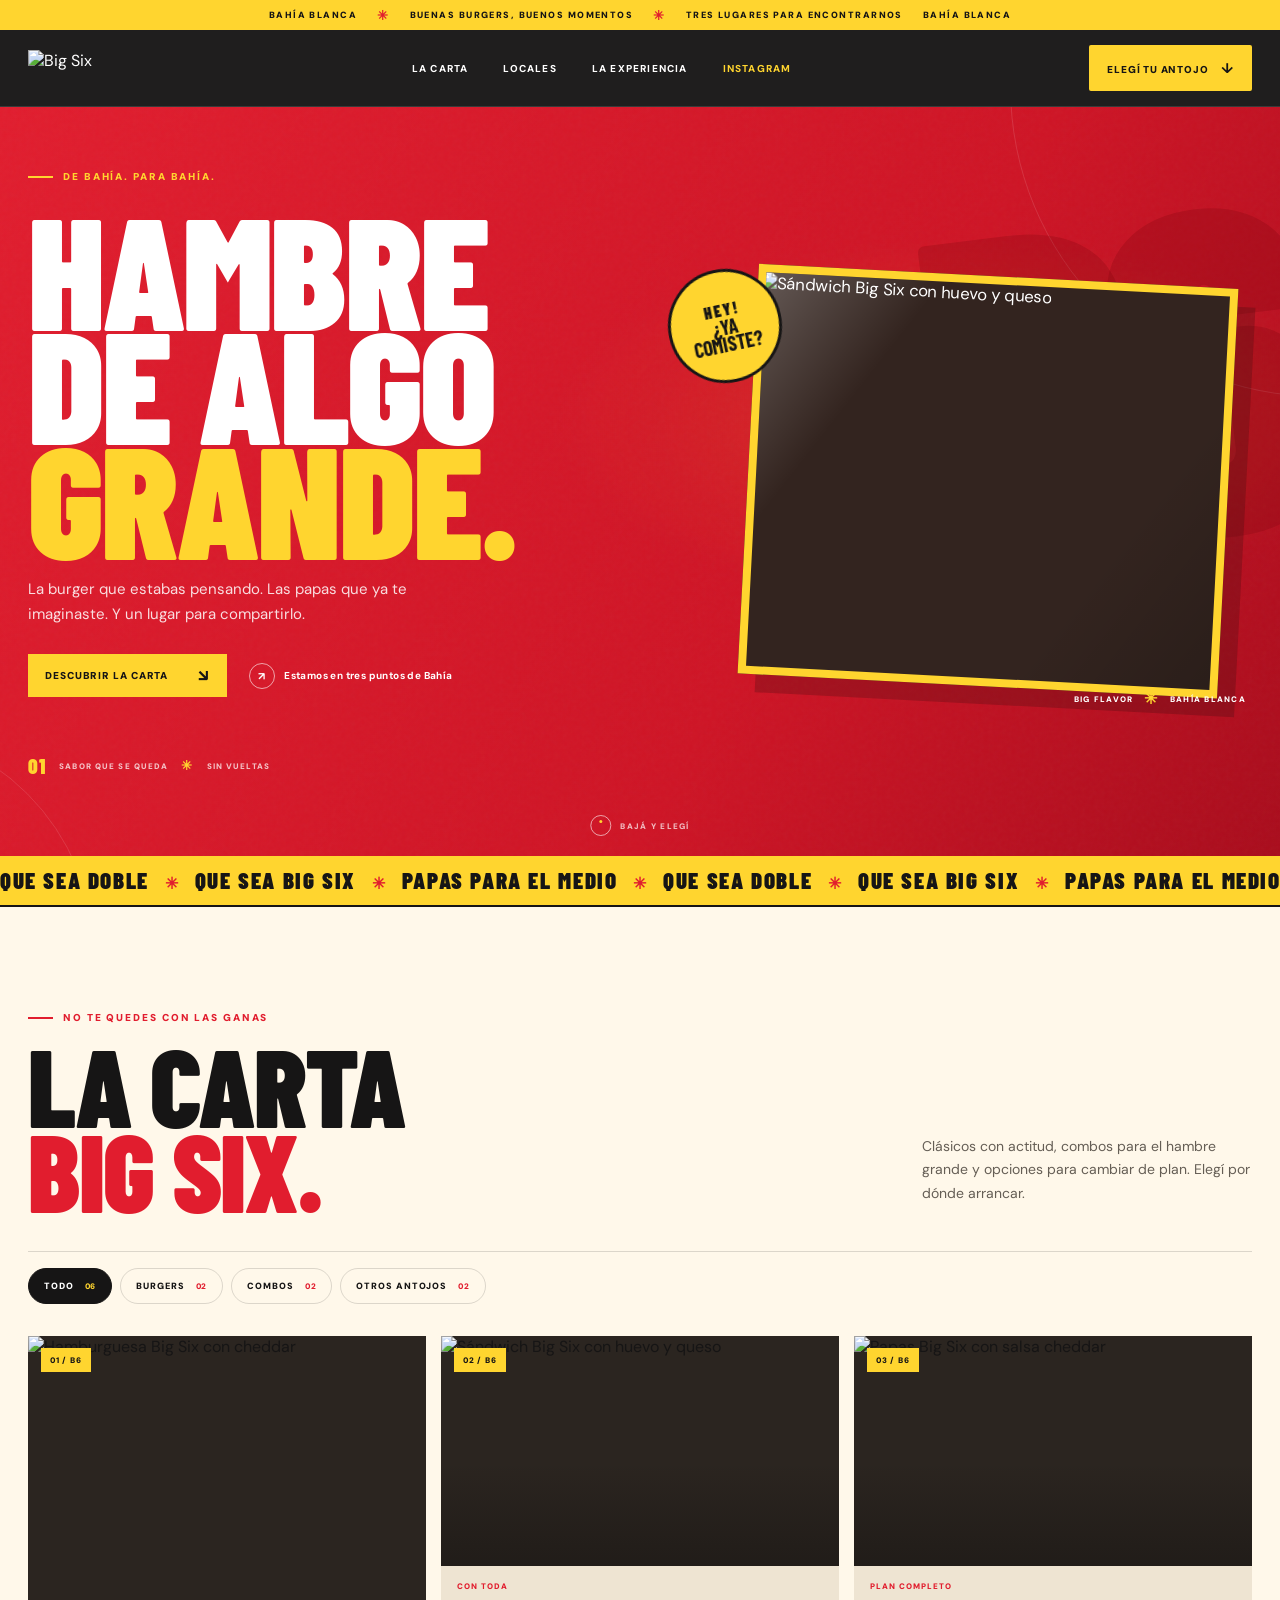
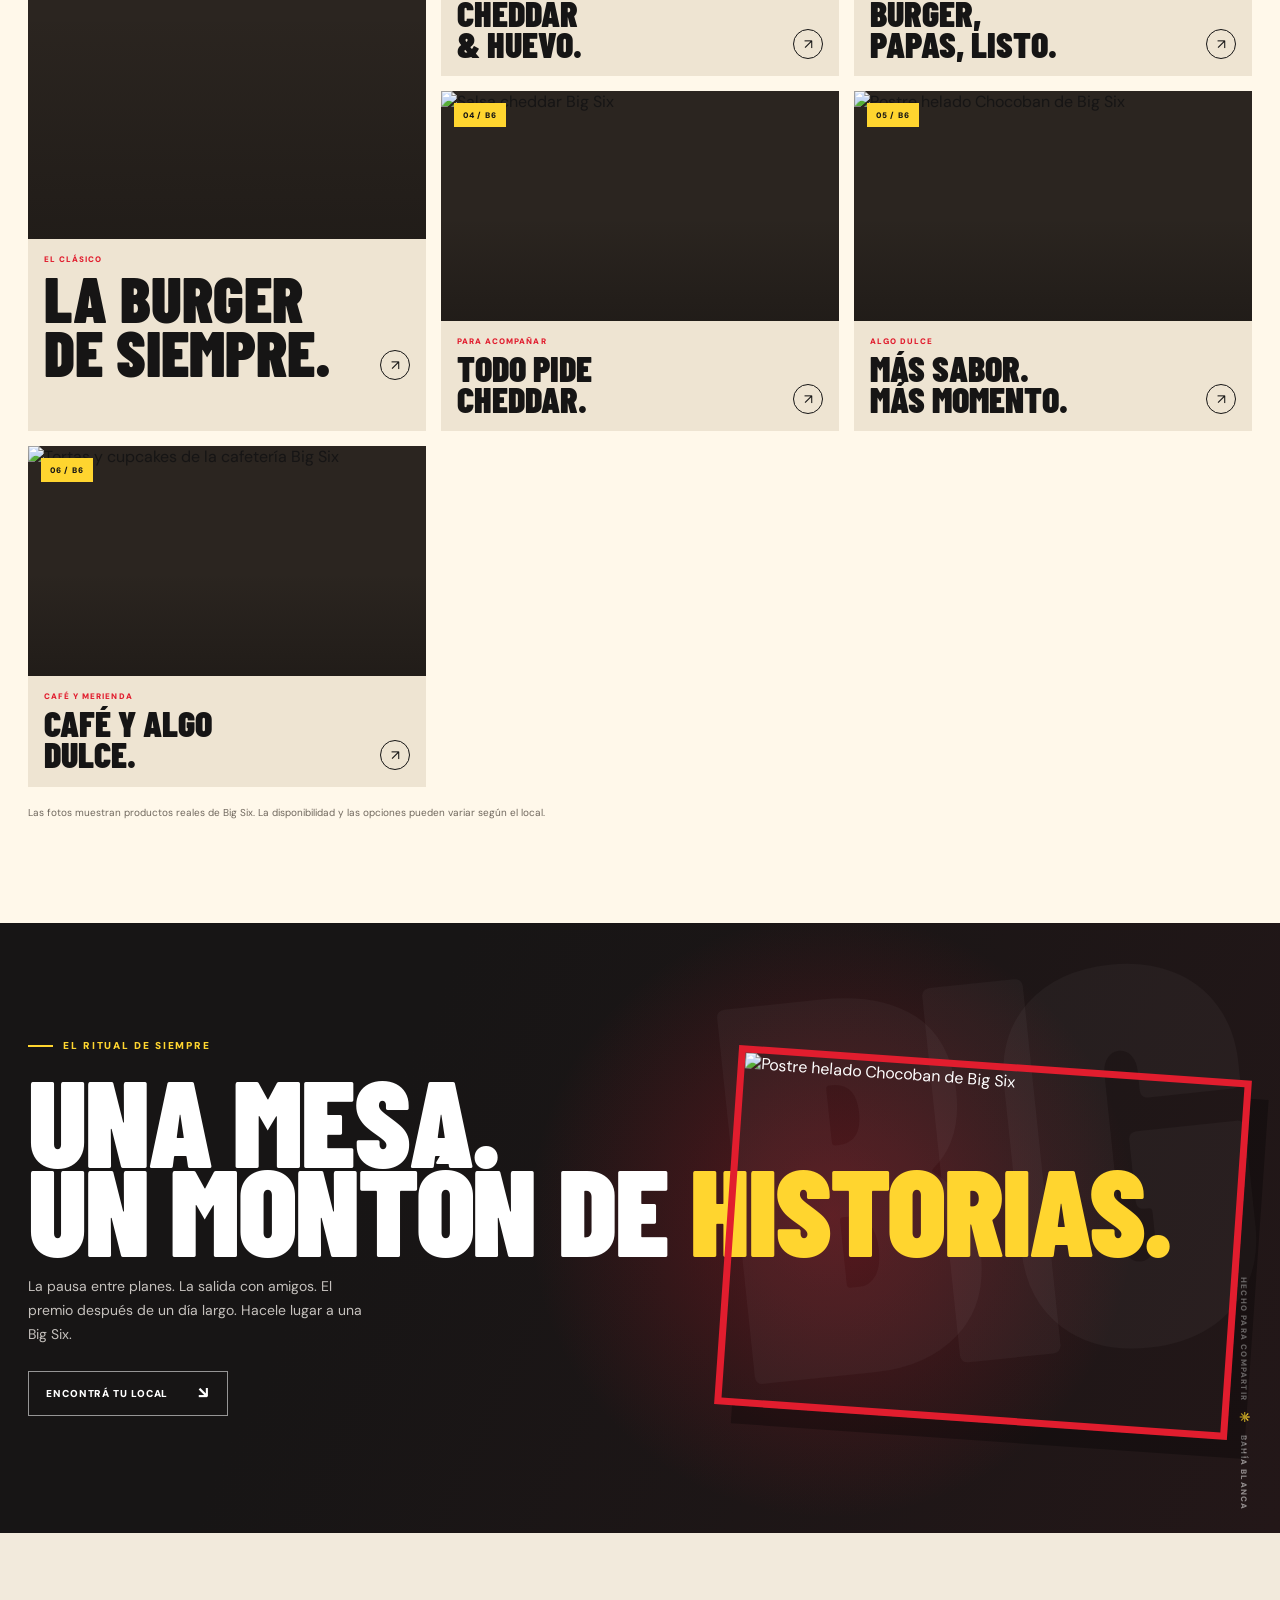
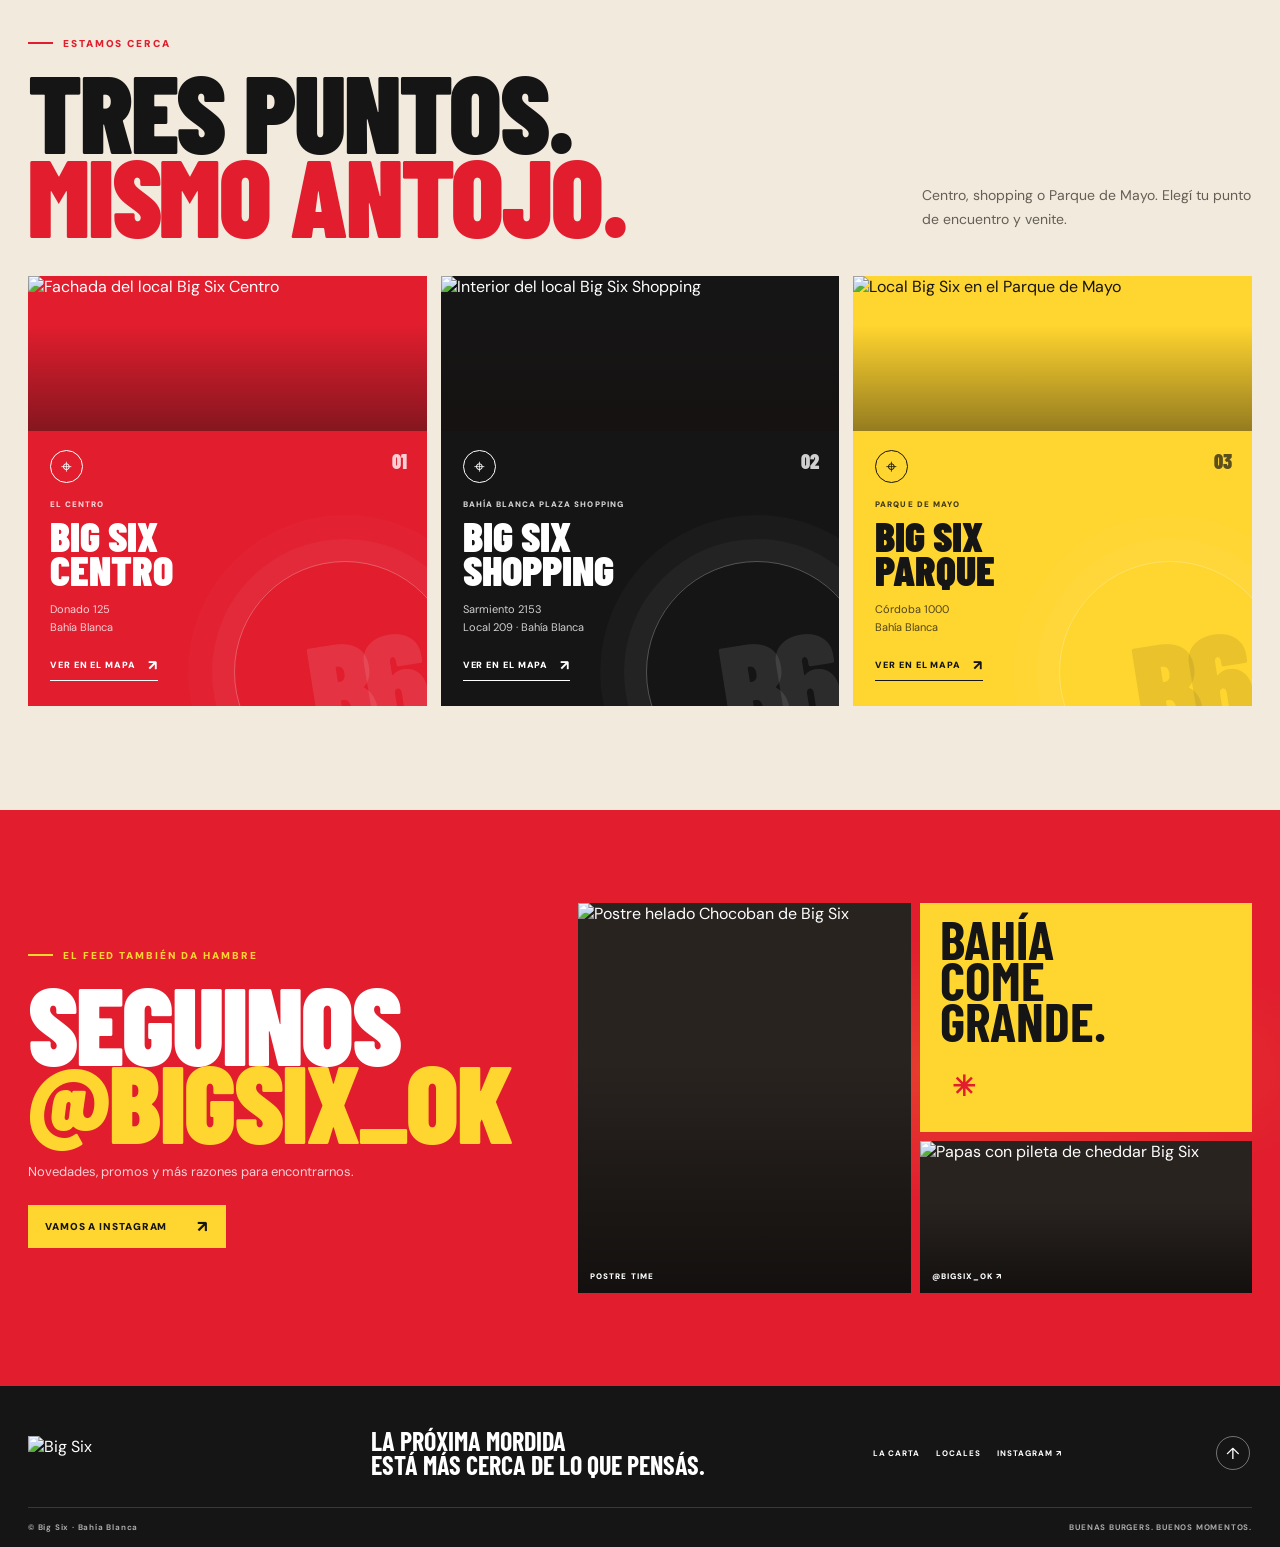
==== index.html @ faf8751f "Publicar sitio Big Six" ====
<!doctype html>
<html lang="es">
<head>
  <meta charset="utf-8">
  <meta name="viewport" content="width=device-width, initial-scale=1">
  <meta name="theme-color" content="#e11d2e">
  <meta name="description" content="Big Six en Bahía Blanca: hamburguesas, combos y tres lugares para encontrarnos.">
  <title>Big Six — Hambre de algo grande</title>
  <link rel="icon" type="image/png" sizes="64x64" href="assets/favicon.png">
  <link rel="apple-touch-icon" href="assets/favicon.png">
  <link rel="preconnect" href="https://fonts.googleapis.com">
  <link rel="preconnect" href="https://fonts.gstatic.com" crossorigin>
  <link href="https://fonts.googleapis.com/css2?family=Barlow+Condensed:wght@600;700;800;900&family=DM+Sans:wght@400;500;600;700;800&display=swap" rel="stylesheet">
  <link rel="stylesheet" href="styles.css">
  <script src="main.js" defer></script>
</head>
<body>
  <div class="announcement"><span>BAHÍA BLANCA</span><i>✳</i> BUENAS BURGERS, BUENOS MOMENTOS <i>✳</i> TRES LUGARES PARA ENCONTRARNOS <span>BAHÍA BLANCA</span></div>
  <header class="site-header">
    <div class="container nav-wrap">
      <a class="brand" href="#inicio" aria-label="Big Six, inicio"><img src="assets/logo-original.png" alt="Big Six" width="112" height="48"></a>
      <button class="menu-toggle" aria-label="Abrir navegación" aria-expanded="false"><span></span><span></span></button>
      <nav class="nav-links" aria-label="Navegación principal"><a href="#carta">La carta</a><a href="#locales">Locales</a><a href="#nosotros">La experiencia</a><a href="#instagram">Instagram</a></nav>
      <a class="nav-button" href="#carta">Elegí tu antojo <b>↓</b></a>
    </div>
  </header>

  <main>
    <section class="hero" id="inicio">
      <div class="hero-grain"></div><div class="hero-orbit orbit-one"></div><div class="hero-orbit orbit-two"></div>
      <div class="container hero-layout">
        <div class="hero-copy reveal">
          <p class="eyebrow"><span class="eyebrow-line"></span> De Bahía. Para Bahía.</p>
          <h1>Hambre<br>de algo <em>grande.</em></h1>
          <p class="hero-intro">La burger que estabas pensando. Las papas que ya te imaginaste. Y un lugar para compartirlo.</p>
          <div class="hero-actions"><a class="button button-yellow" href="#carta">Descubrir la carta <span>↘</span></a><a class="play-link" href="#locales"><span class="play-icon">↗</span> Estamos en tres puntos de Bahía</a></div>
          <div class="hero-footnote"><span>01</span> SABOR QUE SE QUEDA <b>✳</b> SIN VUELTAS</div>
        </div>
        <div class="hero-visual reveal reveal-late">
          <div class="hero-photo-wrap"><img class="hero-photo" src="assets/sandwich.jpg" alt="Sándwich Big Six con huevo y queso" fetchpriority="high"><div class="photo-shine"></div></div>
          <div class="hero-sticker"><span>HEY!</span><b>¿Ya<br>comiste?</b></div>
          <div class="hero-caption"><span>BIG FLAVOR</span><span>✳</span><span>BAHÍA BLANCA</span></div>
          <div class="hero-number">B6</div>
        </div>
      </div>
      <a class="scroll-cue" href="#carta" aria-label="Desplazar hacia la carta"><span></span> BAJÁ Y ELEGÍ</a>
    </section>

    <div class="marquee" aria-hidden="true"><div class="marquee-track"><span>QUE SEA DOBLE <b>✳</b> QUE SEA BIG SIX <b>✳</b> PAPAS PARA EL MEDIO <b>✳</b> QUE SEA DOBLE <b>✳</b> QUE SEA BIG SIX <b>✳</b> PAPAS PARA EL MEDIO <b>✳</b></span><span>QUE SEA DOBLE <b>✳</b> QUE SEA BIG SIX <b>✳</b> PAPAS PARA EL MEDIO <b>✳</b> QUE SEA DOBLE <b>✳</b> QUE SEA BIG SIX <b>✳</b> PAPAS PARA EL MEDIO <b>✳</b></span></div></div>

    <section class="menu-section section-pad" id="carta">
      <div class="container">
        <div class="section-top reveal"><div><p class="eyebrow dark-eyebrow"><span class="eyebrow-line"></span> No te quedes con las ganas</p><h2>La carta<br><em>Big Six.</em></h2></div><p class="section-lead">Clásicos con actitud, combos para el hambre grande y opciones para cambiar de plan. Elegí por dónde arrancar.</p></div>
        <div class="filter-row reveal" role="group" aria-label="Filtrar carta">
          <button class="filter-chip is-active" data-filter="all" aria-pressed="true">Todo <span>06</span></button><button class="filter-chip" data-filter="burgers" aria-pressed="false">Burgers <span>02</span></button><button class="filter-chip" data-filter="combos" aria-pressed="false">Combos <span>02</span></button><button class="filter-chip" data-filter="otros" aria-pressed="false">Otros antojos <span>02</span></button>
        </div>
        <div class="menu-grid">
          <article class="menu-card menu-card-feature reveal" data-category="burgers"><div class="menu-image"><img src="assets/burger-cheesy.jpg" alt="Hamburguesa Big Six con cheddar" loading="lazy"><span class="menu-index">01 / B6</span></div><div class="menu-card-info"><div><p class="menu-kicker">EL CLÁSICO</p><h3>La burger<br>de siempre.</h3></div><a class="menu-arrow" href="#locales" aria-label="Encontrá una Big Six en un local">↗</a></div></article>
          <article class="menu-card reveal" data-category="burgers"><div class="menu-image"><img src="assets/sandwich.jpg" alt="Sándwich Big Six con huevo y queso" loading="lazy"><span class="menu-index">02 / B6</span></div><div class="menu-card-info"><div><p class="menu-kicker">CON TODA</p><h3>Cheddar<br>& huevo.</h3></div><a class="menu-arrow" href="#locales" aria-label="Encontrá una Big Six en un local">↗</a></div></article>
          <article class="menu-card reveal" data-category="combos"><div class="menu-image"><img src="assets/pileta-cheddar.jpg" alt="Papas Big Six con salsa cheddar" loading="lazy"><span class="menu-index">03 / B6</span></div><div class="menu-card-info"><div><p class="menu-kicker">PLAN COMPLETO</p><h3>Burger,<br>papas, listo.</h3></div><a class="menu-arrow" href="#locales" aria-label="Encontrá una Big Six en un local">↗</a></div></article>
          <article class="menu-card reveal" data-category="otros"><div class="menu-image"><img src="assets/cheddar.jpg" alt="Salsa cheddar Big Six" loading="lazy"><span class="menu-index">04 / B6</span></div><div class="menu-card-info"><div><p class="menu-kicker">PARA ACOMPAÑAR</p><h3>Todo pide<br>cheddar.</h3></div><a class="menu-arrow" href="#locales" aria-label="Encontrá una Big Six en un local">↗</a></div></article>
          <article class="menu-card reveal" data-category="combos"><div class="menu-image"><img src="assets/postre-chocoban.jpg" alt="Postre helado Chocoban de Big Six" loading="lazy"><span class="menu-index">05 / B6</span></div><div class="menu-card-info"><div><p class="menu-kicker">ALGO DULCE</p><h3>Más sabor.<br>Más momento.</h3></div><a class="menu-arrow" href="#locales" aria-label="Encontrá una Big Six en un local">↗</a></div></article>
          <article class="menu-card reveal" data-category="otros"><div class="menu-image"><img src="assets/pasteleria.jpg" alt="Tortas y cupcakes de la cafetería Big Six" loading="lazy"><span class="menu-index">06 / B6</span></div><div class="menu-card-info"><div><p class="menu-kicker">CAFÉ Y MERIENDA</p><h3>Café y algo<br>dulce.</h3></div><a class="menu-arrow" href="#locales" aria-label="Encontrá una Big Six en un local">↗</a></div></article>
        </div>
        <p class="menu-note reveal">Las fotos muestran productos reales de Big Six. La disponibilidad y las opciones pueden variar según el local.</p>
      </div>
    </section>

    <section class="interlude" id="nosotros"><div class="interlude-bgtext" aria-hidden="true">BIG</div><div class="container interlude-content reveal"><p class="eyebrow"><span class="eyebrow-line"></span> El ritual de siempre</p><h2>Una mesa.<br>Un montón de <em>historias.</em></h2><p>La pausa entre planes. La salida con amigos. El premio después de un día largo. Hacele lugar a una Big Six.</p><a class="button button-outline" href="#locales">Encontrá tu local <span>↘</span></a><div class="interlude-image"><img src="assets/postre-chocoban.jpg" alt="Postre helado Chocoban de Big Six" loading="lazy"></div></div><div class="interlude-side-note">HECHO PARA COMPARTIR <span>✳</span> BAHÍA BLANCA</div></section>

    <section class="locations section-pad" id="locales"><span id="visitanos" class="anchor-alias" aria-hidden="true"></span><div class="container"><div class="section-top reveal"><div><p class="eyebrow dark-eyebrow"><span class="eyebrow-line"></span> Estamos cerca</p><h2>Tres puntos.<br><em>Mismo antojo.</em></h2></div><p class="section-lead">Centro, shopping o Parque de Mayo. Elegí tu punto de encuentro y venite.</p></div>
      <div class="location-grid">
        <article class="location-card location-main reveal"><div class="location-photo"><img src="assets/local-centro.jpg" alt="Fachada del local Big Six Centro" loading="lazy"></div><div class="location-content"><div class="location-no">01</div><div class="location-icon">⌖</div><p class="location-type">EL CENTRO</p><h3>Big Six<br>Centro</h3><p class="location-address">Donado 125<br>Bahía Blanca</p><a class="location-link" href="https://www.google.com/maps/search/?api=1&query=Big+Six+Donado+125+Bahia+Blanca" target="_blank" rel="noreferrer">Ver en el mapa <span>↗</span></a></div><div class="location-art">B6</div></article>
        <article class="location-card location-mall reveal"><div class="location-photo"><img src="assets/local-shopping.jpg" alt="Interior del local Big Six Shopping" loading="lazy"></div><div class="location-content"><div class="location-no">02</div><div class="location-icon">⌖</div><p class="location-type">BAHÍA BLANCA PLAZA SHOPPING</p><h3>Big Six<br>Shopping</h3><p class="location-address">Sarmiento 2153<br>Local 209 · Bahía Blanca</p><a class="location-link" href="https://www.google.com/maps/search/?api=1&query=Big+Six+Sarmiento+2153+Bahia+Blanca" target="_blank" rel="noreferrer">Ver en el mapa <span>↗</span></a></div><div class="location-art">B6</div></article>
        <article class="location-card location-park reveal"><div class="location-photo"><img src="assets/local-parque.jpg" alt="Local Big Six en el Parque de Mayo" loading="lazy"></div><div class="location-content"><div class="location-no">03</div><div class="location-icon">⌖</div><p class="location-type">PARQUE DE MAYO</p><h3>Big Six<br>Parque</h3><p class="location-address">Córdoba 1000<br>Bahía Blanca</p><a class="location-link" href="https://www.google.com/maps/search/?api=1&query=Big+Six+Cordoba+1000+Bahia+Blanca" target="_blank" rel="noreferrer">Ver en el mapa <span>↗</span></a></div><div class="location-art">B6</div></article>
      </div>
    </div></section>

    <section class="social-section" id="instagram"><div class="container social-layout"><div class="social-copy reveal"><p class="eyebrow"><span class="eyebrow-line"></span> El feed también da hambre</p><h2>Seguinos<br><em>@bigsix_ok</em></h2><p>Novedades, promos y más razones para encontrarnos.</p><a class="button button-yellow" href="https://www.instagram.com/bigsix_ok/" target="_blank" rel="noreferrer">Vamos a Instagram <span>↗</span></a></div><div class="social-mosaic reveal reveal-late"><a class="social-tile tile-tall" href="https://www.instagram.com/bigsix_ok/" target="_blank" rel="noreferrer"><img src="assets/postre-chocoban.jpg" alt="Postre helado Chocoban de Big Six" loading="lazy"><span>POSTRE TIME</span></a><a class="social-tile tile-red" href="https://www.instagram.com/bigsix_ok/" target="_blank" rel="noreferrer"><b>BAHÍA<br>COME<br>GRANDE.</b><span>✳</span></a><a class="social-tile tile-wide" href="https://www.instagram.com/bigsix_ok/" target="_blank" rel="noreferrer"><img src="assets/pileta-cheddar.jpg" alt="Papas con pileta de cheddar Big Six" loading="lazy"><span>@BIGSIX_OK ↗</span></a></div></div></section>
  </main>

  <footer class="footer"><div class="container footer-main"><a class="footer-brand" href="#inicio"><img src="assets/logo-original.png" alt="Big Six" width="116" height="50"></a><div class="footer-message">La próxima mordida<br>está más cerca de lo que pensás.</div><div class="footer-links"><a href="#carta">La carta</a><a href="#locales">Locales</a><a href="https://www.instagram.com/bigsix_ok/" target="_blank" rel="noreferrer">Instagram ↗</a></div><a class="back-top" href="#inicio" aria-label="Volver arriba">↑</a></div><div class="container footer-bottom"><span>© Big Six · Bahía Blanca</span><span>BUENAS BURGERS. BUENOS MOMENTOS.</span></div></footer>
  <a class="mobile-menu-cta" href="#carta">Ver la carta <span>↓</span></a>
</body>
</html>
---- styles.css ----
:root{
  --red:#e11d2e;--red-dark:#bb1322;--yellow:#ffd52f;--ink:#161515;--paper:#fff8ea;--cream:#f3ead9;--muted:#70685e;--line:rgba(22,21,21,.15);
  --display:'Barlow Condensed',Impact,sans-serif;--body:'DM Sans',Arial,sans-serif;--max:1240px
}
*{box-sizing:border-box}
html{scroll-behavior:smooth;scroll-padding-top:88px}
body{margin:0;background:var(--paper);color:var(--ink);font-family:var(--body);font-size:16px;overflow-x:hidden}
a{color:inherit;text-decoration:none}button{font:inherit}.container{width:min(var(--max),calc(100% - 56px));margin:0 auto}.section-pad{padding:104px 0}
.announcement{height:30px;background:var(--yellow);display:flex;justify-content:center;align-items:center;gap:20px;color:var(--ink);font-size:9px;letter-spacing:.16em;font-weight:900;overflow:hidden;white-space:nowrap}.announcement i{font-size:13px;font-style:normal;color:var(--red)}
.site-header{position:sticky;top:0;z-index:30;background:rgba(22,21,21,.96);backdrop-filter:blur(14px);border-bottom:1px solid rgba(255,255,255,.12);color:#fff}.nav-wrap{height:76px;display:flex;align-items:center;justify-content:space-between;gap:25px}.brand,.footer-brand{display:flex;align-items:center;flex-shrink:0}.brand img{width:86px;height:auto;object-fit:contain;max-height:53px}.nav-links{display:flex;gap:35px;align-items:center}.nav-links a,.footer-links a{font-size:10px;letter-spacing:.12em;font-weight:800;text-transform:uppercase;transition:color .2s}.nav-links a:hover,.footer-links a:hover{color:var(--yellow)}.nav-button{background:var(--yellow);color:var(--ink);padding:14px 18px;border-radius:2px;font-size:10px;letter-spacing:.08em;font-weight:900;text-transform:uppercase;transition:transform .2s,background .2s}.nav-button b{font-size:14px;margin-left:10px}.nav-button:hover{transform:translateY(-2px);background:#ffe46e}.menu-toggle{display:none}
.hero{position:relative;min-height:650px;background:var(--red);color:#fff;overflow:hidden;isolation:isolate}.hero:before{content:"";position:absolute;inset:0;z-index:-2;background:radial-gradient(ellipse at 75% 42%,rgba(255,213,47,.12),transparent 30%),linear-gradient(120deg,#e11d2e 0%,#ce1425 62%,#a90c1c 100%)}.hero-grain{position:absolute;inset:0;z-index:-1;opacity:.11;background-image:url("data:image/svg+xml,%3Csvg viewBox='0 0 180 180' xmlns='http://www.w3.org/2000/svg'%3E%3Cfilter id='n'%3E%3CfeTurbulence type='fractalNoise' baseFrequency='.9' numOctaves='3' stitchTiles='stitch'/%3E%3C/filter%3E%3Crect width='100%25' height='100%25' filter='url(%23n)' opacity='.32'/%3E%3C/svg%3E")}.hero-layout{position:relative;min-height:650px;display:grid;grid-template-columns:1fr 1fr;align-items:center;gap:32px;padding-top:58px;padding-bottom:68px}.hero-copy{position:relative;z-index:2;padding:5px 0 10px}.eyebrow{display:flex;align-items:center;gap:10px;margin:0;color:var(--yellow);font-size:10px;letter-spacing:.19em;text-transform:uppercase;font-weight:900}.eyebrow-line{width:25px;height:2px;background:currentColor;display:inline-block}.hero h1,.interlude h2,.social-copy h2{font-family:var(--display);font-size:clamp(92px,12.4vw,162px);font-weight:900;text-transform:uppercase;letter-spacing:-.018em;line-height:.72;margin:28px 0 23px}.hero h1 em,.section-top h2 em,.interlude h2 em,.social-copy h2 em{font-style:normal;color:var(--yellow)}.hero-intro{max-width:380px;color:rgba(255,255,255,.85);font-size:15px;line-height:1.65;margin:0}.hero-actions{display:flex;align-items:center;flex-wrap:wrap;gap:22px;margin-top:28px}.button{display:inline-flex;align-items:center;gap:30px;padding:15px 17px;font-size:10px;letter-spacing:.09em;font-weight:900;text-transform:uppercase;transition:transform .2s,background .2s,color .2s}.button span{font-size:16px;line-height:.6}.button:hover{transform:translateY(-3px)}.button-yellow{background:var(--yellow);color:var(--ink)}.button-yellow:hover{background:#ffe66d}.button-outline{border:1px solid rgba(255,255,255,.55);color:#fff}.button-outline:hover{background:#fff;color:var(--ink)}.play-link{display:flex;align-items:center;gap:9px;color:#fff;font-size:10px;font-weight:700;letter-spacing:.04em}.play-icon{width:26px;height:26px;border:1px solid rgba(255,255,255,.6);border-radius:50%;display:grid;place-items:center;font-size:11px;transition:background .2s,color .2s}.play-link:hover .play-icon{background:#fff;color:var(--red)}.hero-footnote{display:flex;gap:13px;align-items:center;margin-top:56px;font-size:8px;font-weight:900;letter-spacing:.14em;color:rgba(255,255,255,.72)}.hero-footnote span{font-family:var(--display);font-size:21px;color:var(--yellow)}.hero-footnote b{color:var(--yellow);font-size:13px}.hero-visual{min-height:495px;position:relative;display:flex;align-items:center;justify-content:center}.hero-photo-wrap{position:absolute;width:min(86%,480px);height:min(75vw,410px);max-height:410px;right:4%;top:50%;transform:translateY(-49%) rotate(3deg);overflow:hidden;border:8px solid var(--yellow);background:#33241f;box-shadow:18px 18px 0 rgba(35,10,12,.22);animation:photo-float 6s ease-in-out infinite}.hero-photo{width:100%;height:100%;object-fit:cover;filter:saturate(1.12);transform:scale(1.04)}.photo-shine{position:absolute;inset:0;background:linear-gradient(125deg,rgba(255,255,255,.24),transparent 24% 73%,rgba(0,0,0,.17));pointer-events:none}.hero-sticker{position:absolute;z-index:2;left:2%;top:8%;width:114px;height:114px;border-radius:50%;background:var(--yellow);border:3px solid var(--ink);color:var(--ink);display:flex;flex-direction:column;justify-content:center;align-items:center;text-align:center;transform:rotate(-12deg);animation:stamp-in .8s .25s both cubic-bezier(.2,.8,.2,1)}.hero-sticker span{font-family:var(--display);font-size:16px;font-weight:900;letter-spacing:.12em}.hero-sticker b{font-family:var(--display);font-size:20px;line-height:.82;text-transform:uppercase}.hero-caption{position:absolute;right:1%;bottom:3%;display:flex;align-items:center;gap:11px;font-size:8px;font-weight:900;letter-spacing:.16em}.hero-caption span:nth-child(2){color:var(--yellow);font-size:16px}.hero-number{position:absolute;right:-5%;top:-10%;z-index:-1;color:rgba(115,0,13,.22);font-family:var(--display);font-size:clamp(250px,36vw,470px);font-weight:900;line-height:.8;letter-spacing:-.08em;transform:rotate(-7deg);pointer-events:none}.hero-orbit{position:absolute;border:1px solid rgba(255,255,255,.12);border-radius:50%;pointer-events:none}.orbit-one{width:620px;height:620px;right:-350px;top:-330px}.orbit-two{width:460px;height:460px;left:-365px;bottom:-330px}.scroll-cue{position:absolute;bottom:20px;left:50%;transform:translateX(-50%);display:flex;align-items:center;gap:9px;color:rgba(255,255,255,.7);font-size:8px;font-weight:900;letter-spacing:.16em}.scroll-cue span{width:21px;height:21px;border:1px solid rgba(255,255,255,.6);border-radius:50%;position:relative}.scroll-cue span:after{content:"";position:absolute;width:3px;height:3px;background:var(--yellow);border-radius:50%;left:8px;top:4px;animation:scroll-dot 1.4s infinite}
.marquee{background:var(--yellow);color:var(--ink);overflow:hidden;white-space:nowrap;border-bottom:2px solid var(--ink)}.marquee-track{display:flex;width:max-content;animation:marquee 24s linear infinite;font-family:var(--display);font-size:23px;line-height:1;padding:13px 0;font-weight:900;letter-spacing:.07em}.marquee-track span{padding-right:25px}.marquee-track b{color:var(--red);padding:0 9px;font-size:16px}
.section-top{display:flex;align-items:flex-end;justify-content:space-between;gap:35px;margin-bottom:38px}.dark-eyebrow{color:var(--red)}.section-top h2{font-family:var(--display);font-size:clamp(70px,8.5vw,111px);line-height:.78;letter-spacing:-.02em;text-transform:uppercase;margin:19px 0 0;font-weight:900}.section-top h2 em{color:var(--red)}.section-lead{max-width:330px;color:#655e55;font-size:14px;line-height:1.7;margin:0 0 7px}.filter-row{display:flex;gap:8px;flex-wrap:wrap;padding:16px 0 25px;border-top:1px solid var(--line);margin-bottom:7px}.filter-chip{border:1px solid var(--line);background:transparent;color:var(--ink);padding:11px 15px;cursor:pointer;border-radius:999px;font-size:9px;letter-spacing:.1em;text-transform:uppercase;font-weight:900;transition:background .2s,color .2s,border .2s,transform .2s}.filter-chip span{margin-left:8px;color:var(--red);font-size:8px}.filter-chip:hover{transform:translateY(-2px)}.filter-chip.is-active{background:var(--ink);color:#fff;border-color:var(--ink)}.filter-chip.is-active span{color:var(--yellow)}.menu-grid{display:grid;grid-template-columns:repeat(3,1fr);gap:15px}.menu-card{min-width:0;background:#eee4d2;position:relative;overflow:hidden;transition:transform .3s,box-shadow .3s}.menu-card:hover{transform:translateY(-6px);box-shadow:0 13px 28px rgba(30,19,6,.13)}.menu-card-feature{grid-row:span 2}.menu-image{height:230px;position:relative;overflow:hidden;background:#2b2520}.menu-card-feature .menu-image{height:503px}.menu-image:after{content:"";position:absolute;inset:0;background:linear-gradient(0deg,rgba(12,10,9,.32),transparent 45%)}.menu-image img{width:100%;height:100%;object-fit:cover;transition:transform .6s cubic-bezier(.2,.8,.2,1)}.menu-card:hover .menu-image img{transform:scale(1.07) rotate(-1deg)}.menu-index{position:absolute;z-index:1;top:12px;left:13px;background:var(--yellow);color:var(--ink);padding:7px 9px;font-size:8px;font-weight:900;letter-spacing:.1em}.menu-card-info{display:flex;align-items:flex-end;justify-content:space-between;padding:15px 16px 17px;min-height:91px}.menu-kicker{font-size:8px;letter-spacing:.13em;color:var(--red);font-weight:900;margin:0 0 7px}.menu-card h3{font-family:var(--display);font-size:clamp(24px,3vw,36px);font-weight:900;line-height:.85;text-transform:uppercase;margin:0}.menu-card-feature h3{font-size:clamp(43px,5vw,66px)}.menu-arrow{width:30px;height:30px;border:1px solid var(--ink);border-radius:50%;display:grid;place-items:center;font-size:14px;transition:background .2s,color .2s,transform .2s}.menu-card:hover .menu-arrow{background:var(--red);color:#fff;border-color:var(--red);transform:rotate(45deg)}.menu-card.is-hidden{display:none}.menu-note{font-size:10px;color:var(--muted);margin:19px 0 0}
.interlude{background:var(--ink);color:#fff;position:relative;overflow:hidden;min-height:610px;display:flex;align-items:center;padding:80px 0;isolation:isolate}.interlude:before{content:"";position:absolute;inset:0;z-index:-1;background:radial-gradient(circle at 65% 48%,rgba(225,29,46,.3),transparent 34%),linear-gradient(115deg,#171515 30%,#231718 100%)}.interlude-content{position:relative;z-index:1}.interlude h2,.social-copy h2{font-size:clamp(74px,9.6vw,126px);margin:23px 0}.interlude h2 em{color:var(--yellow)}.interlude-content>p:not(.eyebrow){max-width:350px;color:#c5c1bd;font-size:14px;line-height:1.7;margin:0 0 24px}.interlude-bgtext{position:absolute;z-index:-1;right:6%;top:6%;font-family:var(--display);font-weight:900;font-size:clamp(280px,42vw,540px);line-height:.7;color:rgba(255,255,255,.035);letter-spacing:-.1em;transform:rotate(-6deg)}.interlude-image{position:absolute;right:1%;top:50%;transform:translateY(-46%) rotate(4deg);width:42%;height:360px;overflow:hidden;border:7px solid var(--red);box-shadow:18px 18px 0 rgba(0,0,0,.3)}.interlude-image img{width:100%;height:100%;object-fit:cover}.interlude-side-note{position:absolute;right:28px;bottom:22px;writing-mode:vertical-rl;display:flex;align-items:center;gap:9px;font-size:8px;font-weight:900;letter-spacing:.15em;color:rgba(255,255,255,.5)}.interlude-side-note span{color:var(--yellow);font-size:13px}
.locations{background:#f2eadc}.location-grid{display:grid;grid-template-columns:repeat(3,1fr);gap:14px}.location-card{position:relative;isolation:isolate;min-height:355px;padding:25px 23px 22px;overflow:hidden;background:var(--red);color:#fff}.location-card:after{content:"";position:absolute;z-index:-1;right:-29px;bottom:-77px;width:220px;height:220px;border:1px solid rgba(255,255,255,.27);border-radius:50%;box-shadow:0 0 0 22px rgba(255,255,255,.035),0 0 0 46px rgba(255,255,255,.025)}.location-mall{background:var(--ink)}.location-park{background:var(--yellow);color:var(--ink)}.location-no{position:absolute;right:20px;top:20px;font-family:var(--display);font-size:20px;font-weight:900;color:rgba(255,255,255,.65)}.location-park .location-no{color:rgba(22,21,21,.5)}.location-icon{width:33px;height:33px;border:1px solid currentColor;border-radius:50%;display:grid;place-items:center;font-size:19px;line-height:1}.location-type{font-size:8px;letter-spacing:.13em;font-weight:900;margin:24px 0 10px;opacity:.8}.location-card h3{font-family:var(--display);font-size:45px;line-height:.8;text-transform:uppercase;font-weight:900;margin:0 0 19px}.location-address{font-size:12px;line-height:1.6;margin:0 0 22px;color:rgba(255,255,255,.8)}.location-park .location-address{color:rgba(22,21,21,.75)}.location-link{position:relative;z-index:1;display:inline-flex;gap:12px;align-items:center;border-bottom:1px solid currentColor;padding:0 0 6px;font-size:9px;font-weight:900;letter-spacing:.1em;text-transform:uppercase;transition:gap .2s}.location-link:hover{gap:18px}.location-link span{font-size:14px}.location-art{position:absolute;right:10px;bottom:-28px;font-family:var(--display);font-size:138px;font-weight:900;line-height:.85;color:rgba(255,255,255,.1);letter-spacing:-.08em;transform:rotate(-9deg);z-index:-1}.location-park .location-art{color:rgba(22,21,21,.09)}
.social-section{background:var(--red);color:#fff;padding:93px 0;position:relative;overflow:hidden;isolation:isolate}.social-section:before{content:"";position:absolute;z-index:-1;inset:0;background:radial-gradient(ellipse at 75% 45%,rgba(255,213,47,.18),transparent 30%)}.social-layout{display:grid;grid-template-columns:.86fr 1.14fr;align-items:center;gap:42px}.social-copy h2{font-size:clamp(70px,8.5vw,110px);margin:22px 0}.social-copy h2 em{color:var(--yellow)}.social-copy>p:not(.eyebrow){font-size:13px;color:rgba(255,255,255,.8);line-height:1.6;margin:0 0 22px}.social-mosaic{height:390px;display:grid;grid-template-columns:1fr 1fr;grid-template-rows:1.2fr .8fr;gap:9px;transform:rotate(-2deg)}.social-tile{position:relative;overflow:hidden;display:flex;align-items:flex-end;background:#292320}.social-tile img{position:absolute;inset:0;width:100%;height:100%;object-fit:cover;transition:transform .5s}.social-tile:hover img{transform:scale(1.07)}.social-tile:after{content:"";position:absolute;inset:0;background:linear-gradient(0deg,rgba(0,0,0,.55),transparent 60%)}.social-tile>span{position:relative;z-index:1;padding:12px;font-size:8px;font-weight:900;letter-spacing:.13em}.tile-tall{grid-row:span 2}.tile-red{background:var(--yellow);color:var(--ink);display:flex;flex-direction:column;justify-content:center;align-items:flex-start;padding:20px}.tile-red:after{display:none}.tile-red b{font-family:var(--display);font-size:clamp(34px,4.3vw,54px);line-height:.76;text-transform:uppercase}.tile-red span{font-size:28px;color:var(--red);margin-top:15px}.tile-wide{grid-column:2}
.footer{background:var(--ink);color:#fff;padding:31px 0 15px}.footer-main{display:grid;grid-template-columns:1fr 1.5fr 1fr 36px;align-items:center;gap:28px;padding:12px 0 30px}.footer-brand img{width:82px;height:auto;max-height:50px;object-fit:contain}.footer-message{font-family:var(--display);font-size:26px;line-height:.92;font-weight:700;text-transform:uppercase}.footer-links{display:flex;gap:16px;flex-wrap:wrap}.footer-links a{font-size:8px}.back-top{width:34px;height:34px;border:1px solid rgba(255,255,255,.4);border-radius:50%;display:grid;place-items:center;transition:background .2s,color .2s}.back-top:hover{background:var(--yellow);color:var(--ink);border-color:var(--yellow)}.footer-bottom{border-top:1px solid rgba(255,255,255,.15);padding-top:14px;display:flex;justify-content:space-between;color:#aaa;font-size:8px;letter-spacing:.1em;font-weight:700}.mobile-menu-cta{display:none}
.reveal{opacity:0;transform:translateY(22px);transition:opacity .7s ease,transform .7s cubic-bezier(.2,.75,.25,1)}.reveal.is-visible{opacity:1;transform:translateY(0)}.reveal-late{transition-delay:.14s}
@keyframes marquee{to{transform:translateX(-50%)}}@keyframes photo-float{0%,100%{transform:translateY(-49%) rotate(3deg)}50%{transform:translateY(-52%) rotate(1deg)}}@keyframes stamp-in{from{opacity:0;transform:scale(.45) rotate(-28deg)}to{opacity:1;transform:scale(1) rotate(-12deg)}}@keyframes scroll-dot{0%{transform:translateY(0);opacity:1}80%,100%{transform:translateY(8px);opacity:0}}
@media(max-width:900px){.container{width:min(var(--max),calc(100% - 40px))}.nav-links{gap:18px}.nav-links a{font-size:9px}.hero h1{font-size:clamp(84px,13vw,125px)}.hero-layout{min-height:590px}.hero-visual{min-height:420px}.hero-photo-wrap{width:88%;height:350px}.hero-sticker{width:94px;height:94px;left:-1%;font-size:14px}.hero-sticker b{font-size:17px}.menu-grid{gap:11px}.menu-image{height:195px}.menu-card-feature .menu-image{height:401px}.location-card{padding:20px 17px;min-height:335px}.location-card h3{font-size:39px}.social-layout{gap:20px}.social-mosaic{height:340px}}
@media(max-width:650px){html{scroll-padding-top:69px}.container{width:calc(100% - 34px)}.section-pad{padding:73px 0}.announcement{justify-content:flex-start;padding:0 15px;font-size:8px;gap:13px}.announcement span:last-child{display:none}.nav-wrap{height:66px}.brand img{width:76px;max-height:48px}.menu-toggle{display:flex;width:38px;height:38px;border:1px solid rgba(255,255,255,.25);background:transparent;align-items:center;justify-content:center;flex-direction:column;gap:5px;cursor:pointer}.menu-toggle span{height:2px;width:15px;background:#fff;transition:transform .2s}.menu-toggle.is-open span:first-child{transform:translateY(3.5px) rotate(45deg)}.menu-toggle.is-open span:last-child{transform:translateY(-3.5px) rotate(-45deg)}.nav-links{display:none;position:absolute;top:66px;left:0;right:0;background:var(--ink);padding:11px 22px 22px;border-top:1px solid rgba(255,255,255,.1);flex-direction:column;align-items:stretch;gap:0}.nav-links.is-open{display:flex}.nav-links a{padding:14px 0;border-bottom:1px solid rgba(255,255,255,.1);font-size:11px}.nav-button{display:none}.hero{min-height:unset}.hero-layout{min-height:0;padding-top:48px;padding-bottom:72px;grid-template-columns:1fr;gap:18px}.hero h1{font-size:clamp(83px,23vw,130px);margin:23px 0 19px}.hero-intro{font-size:14px;max-width:330px}.hero-actions{gap:15px;align-items:flex-start;flex-direction:column;margin-top:22px}.hero-footnote{margin-top:28px;font-size:7px}.hero-visual{min-height:310px;margin-top:6px}.hero-photo-wrap{width:82%;height:280px;right:4%;top:46%;border-width:6px}.hero-sticker{width:83px;height:83px;top:4%;left:1%}.hero-sticker span{font-size:12px}.hero-sticker b{font-size:15px}.hero-caption{right:2%;bottom:1%;font-size:7px}.hero-number{top:0;right:-7%;font-size:270px}.scroll-cue{bottom:17px;left:18px;transform:none}.marquee-track{font-size:19px;padding:11px 0}.section-top{align-items:flex-start;flex-direction:column;gap:18px;margin-bottom:24px}.section-top h2{font-size:clamp(70px,20vw,95px)}.section-lead{font-size:13px;max-width:340px}.filter-row{flex-wrap:nowrap;overflow-x:auto;padding:13px 0 17px;scrollbar-width:none}.filter-row::-webkit-scrollbar{display:none}.filter-chip{white-space:nowrap;padding:10px 12px;font-size:8px}.menu-grid{grid-template-columns:1fr 1fr;gap:9px}.menu-card-feature{grid-row:auto;grid-column:span 2}.menu-image,.menu-card-feature .menu-image{height:170px}.menu-card-feature .menu-image{height:235px}.menu-card-info{padding:11px 11px 13px;min-height:73px}.menu-card h3{font-size:clamp(23px,7vw,32px)}.menu-card-feature h3{font-size:41px}.menu-kicker{font-size:7px}.menu-arrow{width:25px;height:25px;font-size:12px}.menu-note{font-size:9px;line-height:1.5}.interlude{min-height:690px;padding:58px 0 44px;align-items:flex-start}.interlude h2,.social-copy h2{font-size:clamp(70px,17vw,100px);margin:20px 0}.interlude-content>p:not(.eyebrow){max-width:310px;font-size:13px}.interlude-image{position:relative;top:auto;right:auto;transform:rotate(3deg);width:88%;height:245px;margin:30px 0 0 auto;border-width:5px}.interlude-bgtext{right:-1%;top:32%;font-size:280px}.interlude-side-note{right:10px;bottom:15px;font-size:7px}.location-grid{grid-template-columns:1fr;gap:10px}.location-card{min-height:300px;padding:22px}.location-card h3{font-size:47px}.location-address{margin-bottom:18px}.location-art{font-size:154px;right:8px;bottom:-35px}.social-section{padding:69px 0 60px}.social-layout{grid-template-columns:1fr;gap:33px}.social-copy h2{font-size:clamp(68px,17vw,96px)}.social-mosaic{height:310px;gap:7px}.tile-red b{font-size:clamp(31px,9vw,45px)}.footer-main{grid-template-columns:1fr auto;gap:19px;padding-bottom:22px}.footer-message{font-size:22px;grid-column:1}.footer-brand{grid-row:span 2;grid-column:2}.footer-links{grid-column:1;gap:13px}.footer-links a{font-size:8px}.back-top{grid-column:2;grid-row:1}.footer-bottom{font-size:7px;gap:8px;flex-direction:column}.mobile-menu-cta{position:fixed;z-index:25;bottom:12px;left:50%;transform:translateX(-50%);display:flex;align-items:center;justify-content:space-between;gap:35px;padding:14px 18px;background:var(--yellow);color:var(--ink);box-shadow:0 7px 24px rgba(0,0,0,.22);font-size:9px;font-weight:900;letter-spacing:.1em;text-transform:uppercase}.mobile-menu-cta span{font-size:15px}}
@media(prefers-reduced-motion:reduce){*,*:before,*:after{animation-duration:.01ms!important;animation-iteration-count:1!important;scroll-behavior:auto!important;transition-duration:.01ms!important}.reveal{opacity:1;transform:none}}
.nav-links a[aria-current="location"]{color:var(--yellow)}
.menu-arrow{flex:0 0 30px;cursor:pointer}
.menu-arrow:focus-visible,.button:focus-visible,.nav-links a:focus-visible,.location-link:focus-visible,.filter-chip:focus-visible{outline:3px solid var(--red);outline-offset:4px}
.locations{position:relative}
.anchor-alias{display:block;position:absolute;top:0;left:0;visibility:hidden;scroll-margin-top:88px}
.menu-card.is-arriving{animation:card-arrive .42s cubic-bezier(.2,.75,.25,1) both}
@keyframes card-arrive{from{opacity:.2;transform:translateY(12px) scale(.985)}to{opacity:1;transform:translateY(0) scale(1)}}
@media(max-width:650px){
  .nav-links{display:flex;visibility:hidden;opacity:0;pointer-events:none;transform:translateY(-8px);transition:opacity .22s ease,transform .22s ease,visibility .22s;}
  .nav-links.is-open{visibility:visible;opacity:1;pointer-events:auto;transform:translateY(0);}
  .anchor-alias{scroll-margin-top:69px}
}
@media(prefers-reduced-motion:reduce){.menu-card.is-arriving{animation:none}}

/* Real local photographs from the official Big Six locations page. */
.location-card{min-height:430px;padding:0}
.location-photo{position:relative;height:155px;overflow:hidden}
.location-photo:after{content:"";position:absolute;inset:0;background:linear-gradient(0deg,rgba(20,14,12,.45),transparent 68%)}
.location-photo img{width:100%;height:100%;object-fit:cover;transition:transform .5s}
.location-card:hover .location-photo img{transform:scale(1.06)}
.location-content{position:relative;z-index:1;padding:19px 22px 22px}
.location-no{right:20px;top:18px;color:rgba(255,255,255,.8)}
.location-park .location-no{color:rgba(22,21,21,.7)}
.location-type{margin:16px 0 10px}
.location-card h3{font-size:42px;margin-bottom:15px}
.location-address{font-size:11px;line-height:1.55;margin-bottom:16px}
.location-art{z-index:0;right:10px;bottom:-35px;pointer-events:none}
.location-card:after{z-index:0;pointer-events:none}
@media(max-width:900px){.location-card{min-height:420px}.location-content{padding:18px 17px 20px}.location-card h3{font-size:36px}}
@media(max-width:650px){.location-card{min-height:400px;padding:0}.location-photo{height:175px}.location-content{padding:18px 22px 22px}.location-card h3{font-size:47px}.location-address{margin-bottom:18px}.location-art{font-size:154px;right:8px;bottom:-35px}}
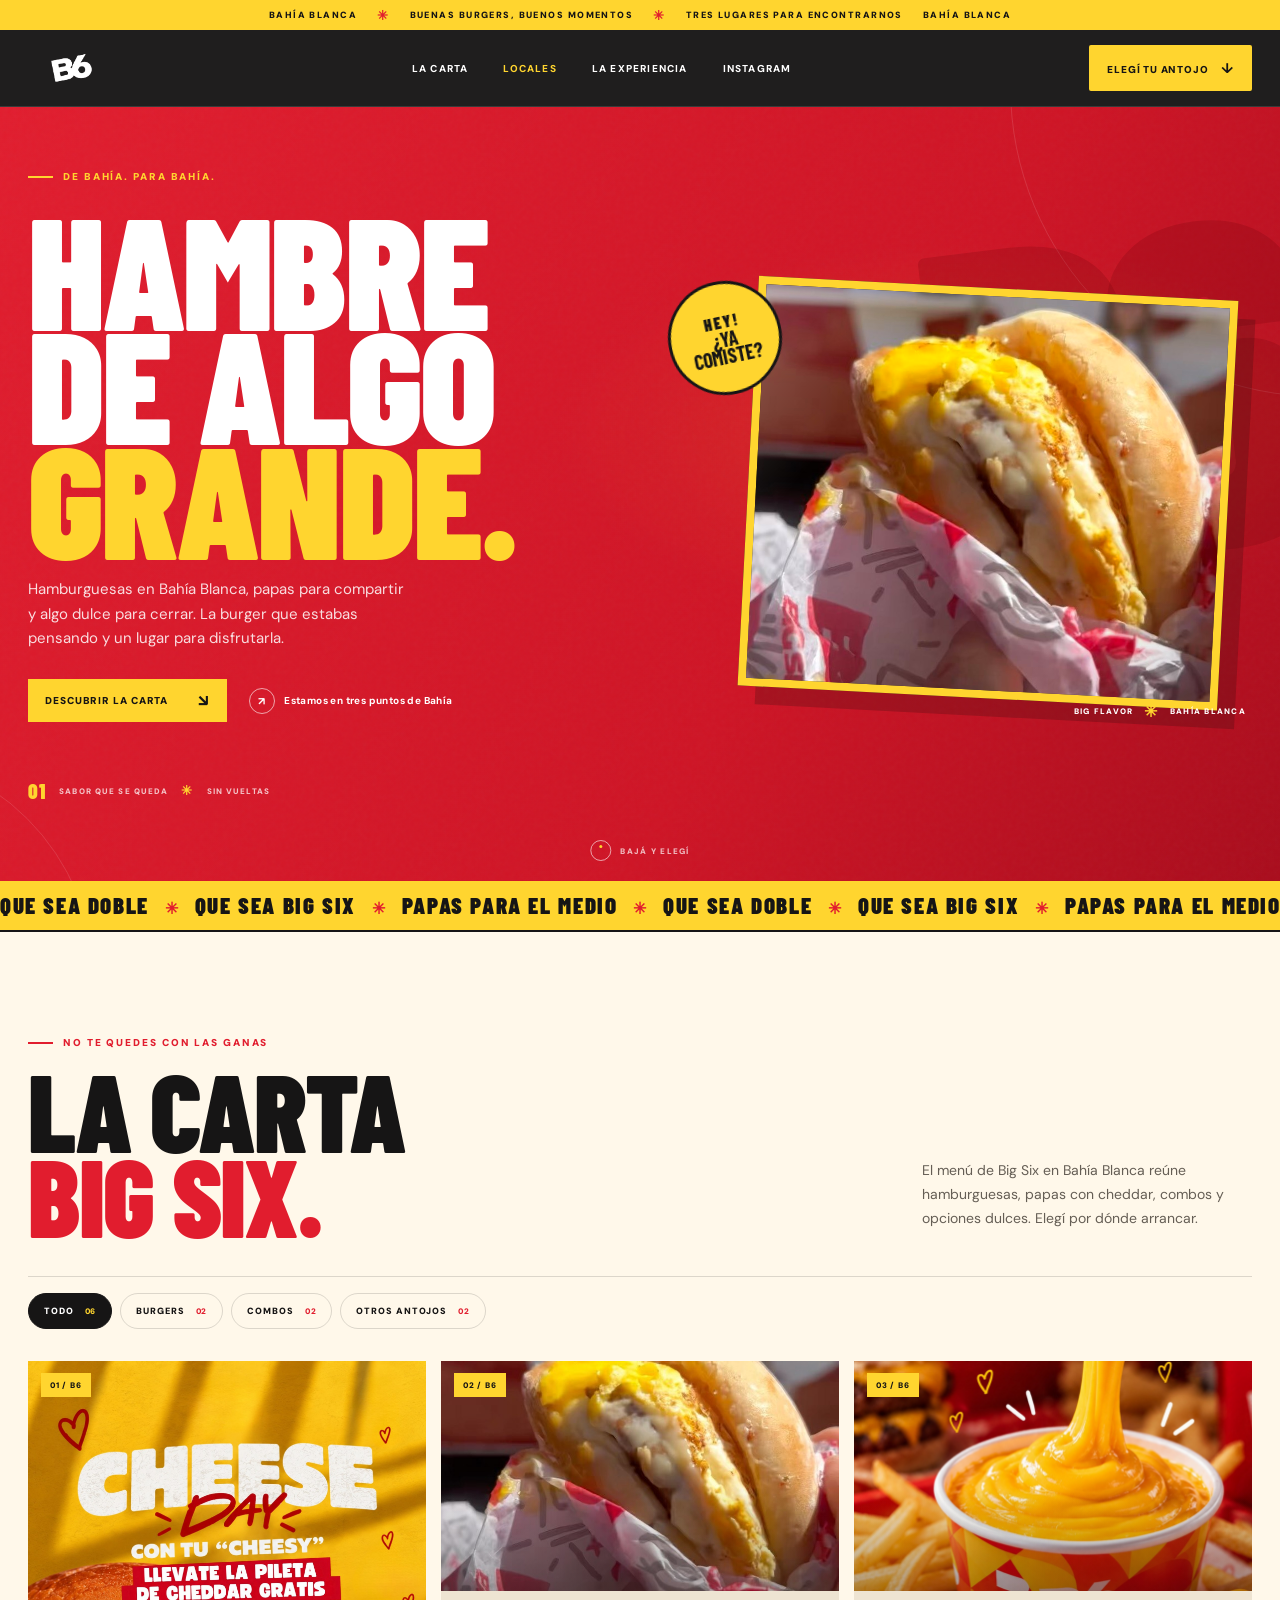
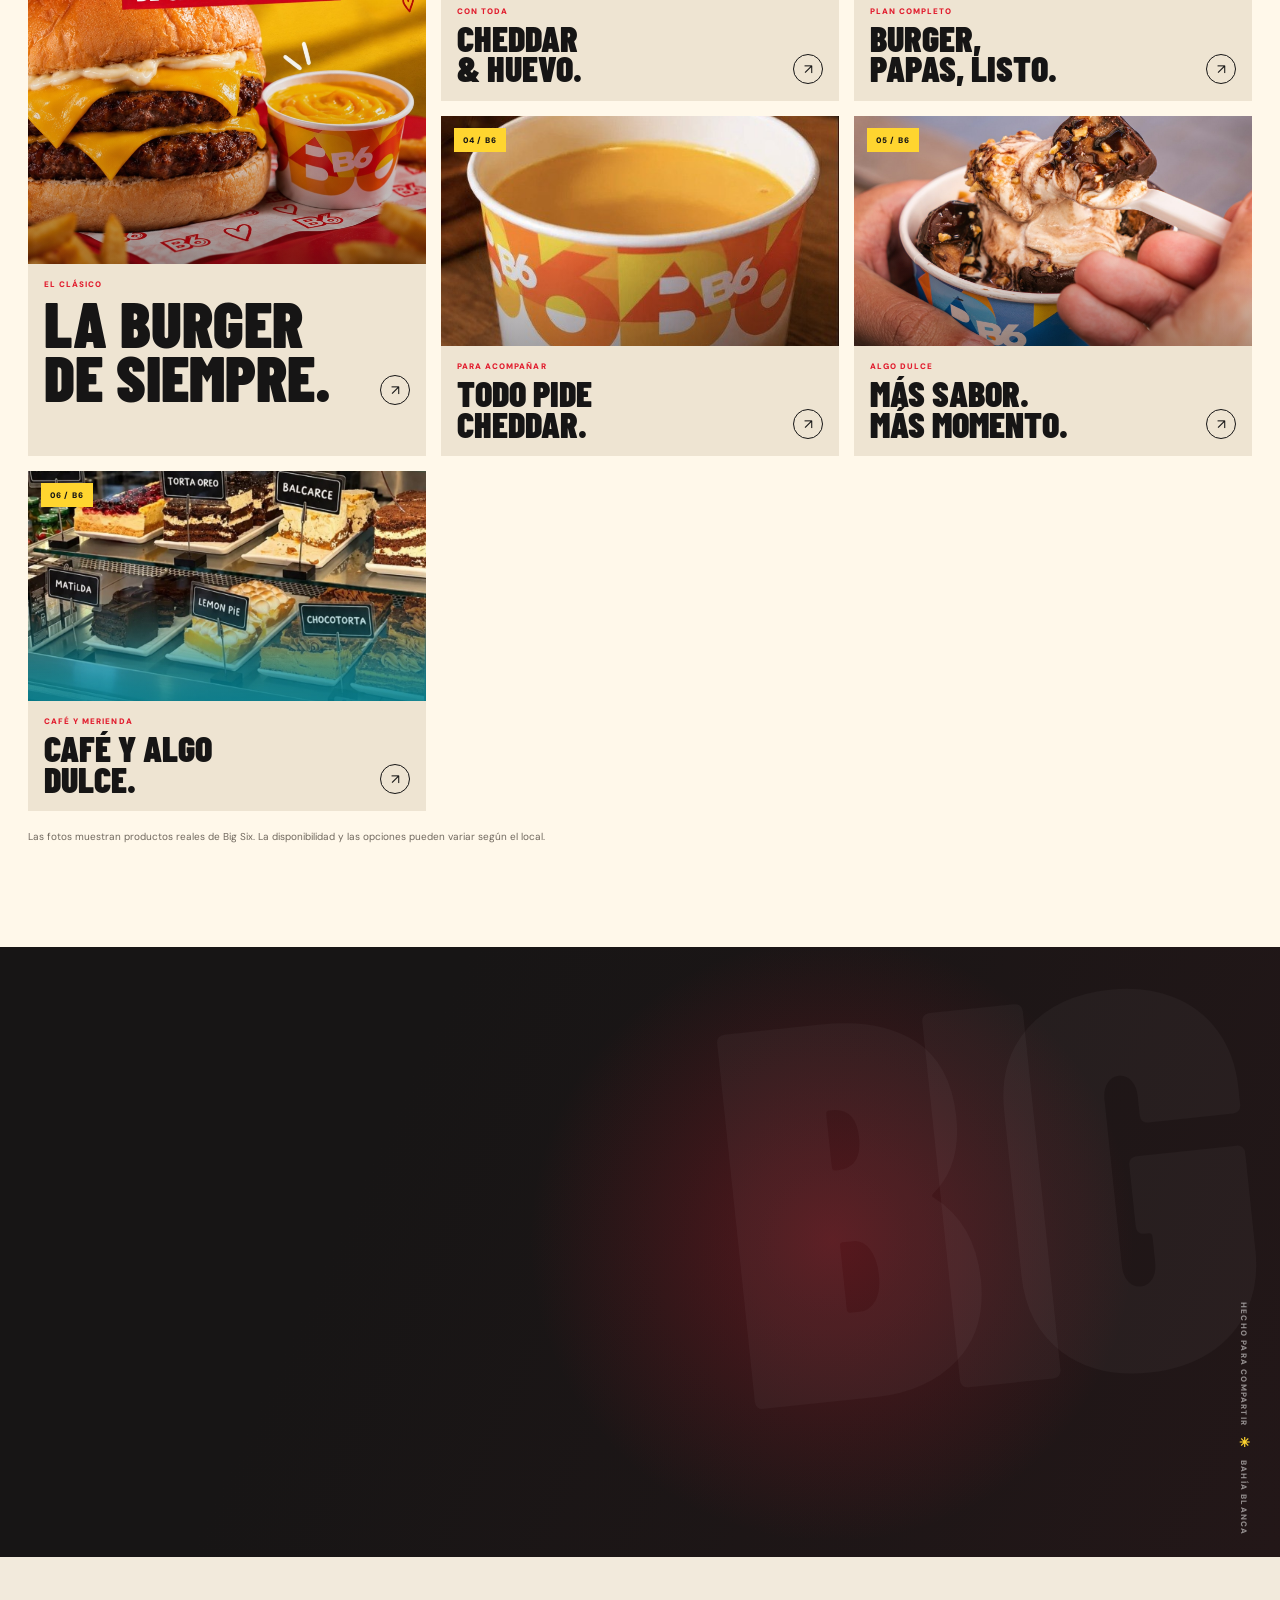
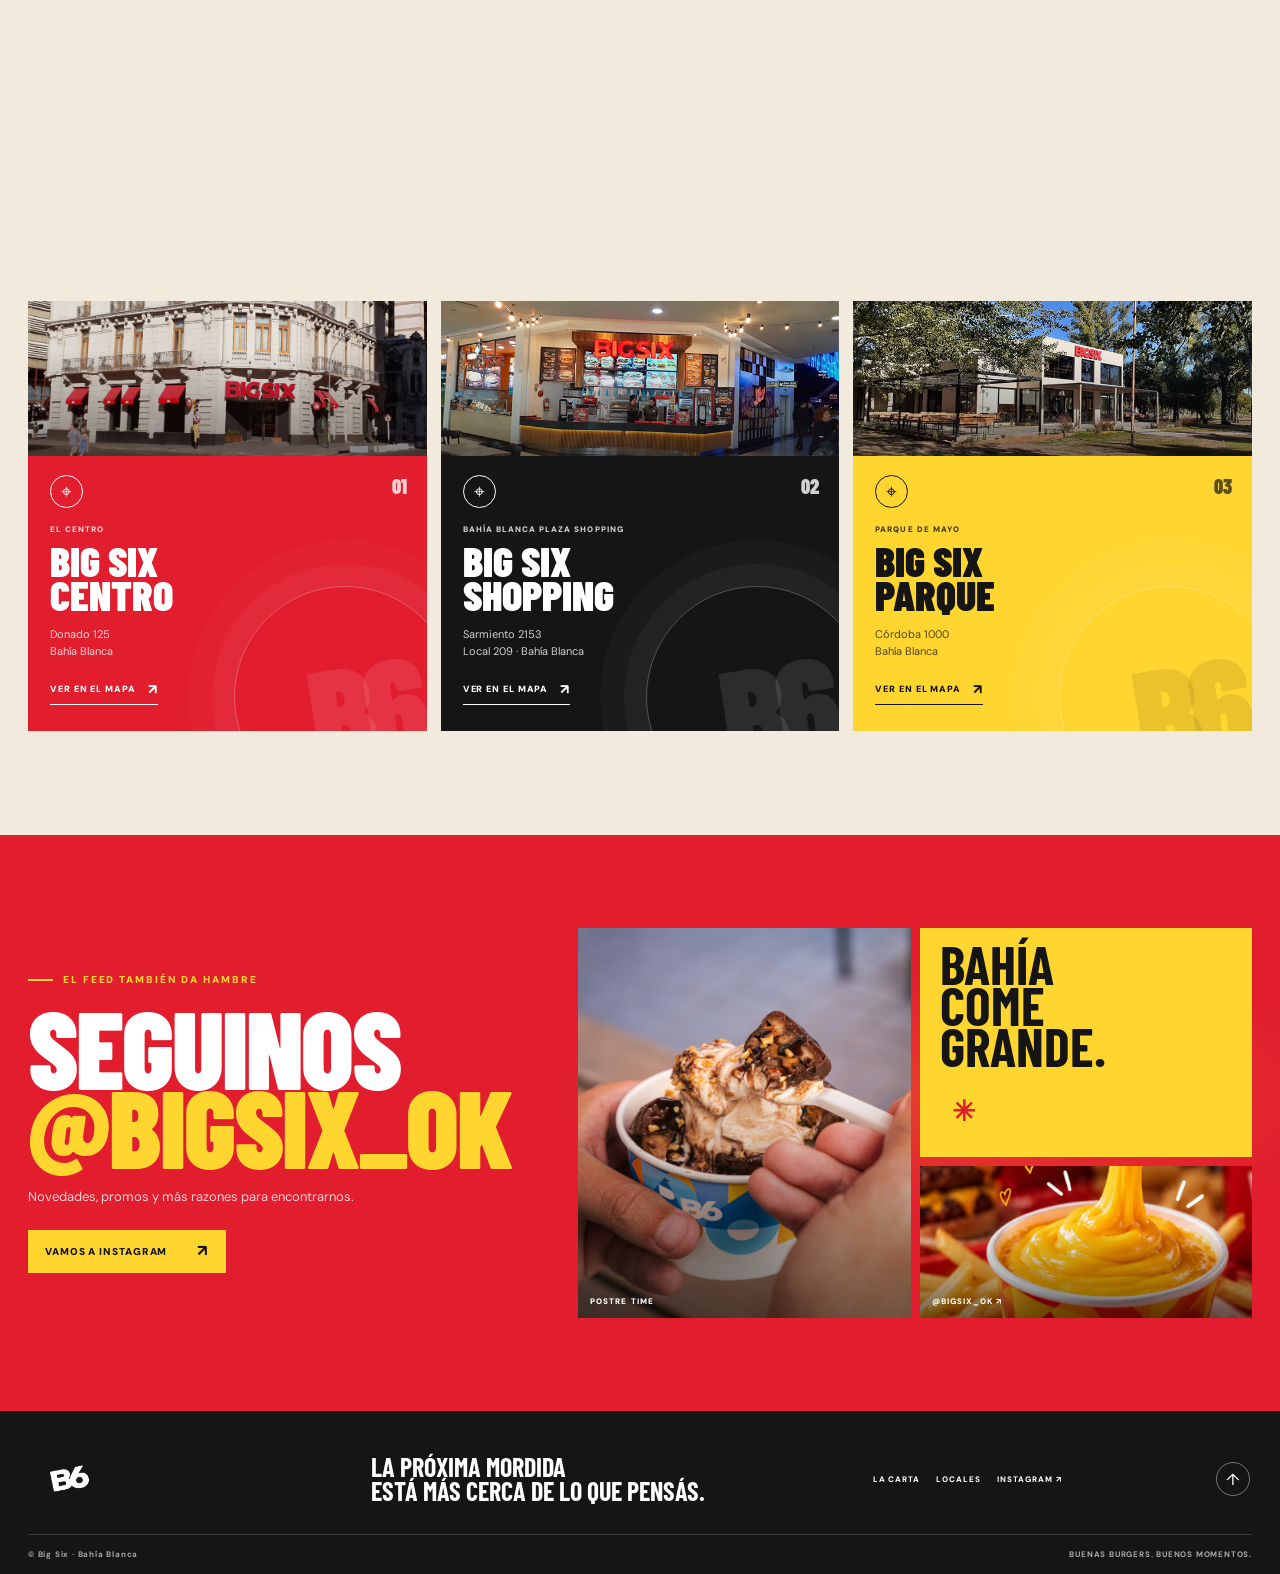
==== commit ec7614d5: "Improve SEO and optimize images" ====
--- a/index.html
+++ b/index.html
@@ -1,17 +1,41 @@
 <!doctype html>
-<html lang="es">
+<html lang="es-AR">
 <head>
   <meta charset="utf-8">
   <meta name="viewport" content="width=device-width, initial-scale=1">
   <meta name="theme-color" content="#e11d2e">
-  <meta name="description" content="Big Six en Bahía Blanca: hamburguesas, combos y tres lugares para encontrarnos.">
-  <title>Big Six — Hambre de algo grande</title>
+  <meta name="description" content="Conocé el menú de Big Six en Bahía Blanca: hamburguesas, papas y algo dulce. Encontrá sus tres locales y elegí tu próximo antojo.">
+  <meta name="robots" content="index, follow, max-image-preview:large">
+  <link rel="canonical" href="https://bigsix-b6.github.io/bigsix/">
+  <title>Big Six | Hamburguesas y menú en Bahía Blanca</title>
+  <meta property="og:type" content="website">
+  <meta property="og:locale" content="es_AR">
+  <meta property="og:site_name" content="Big Six">
+  <meta property="og:title" content="Big Six | Hamburguesas y menú en Bahía Blanca">
+  <meta property="og:description" content="Hamburguesas, papas y algo dulce en Bahía Blanca. Explorá la carta y encontrá los tres locales.">
+  <meta property="og:url" content="https://bigsix-b6.github.io/bigsix/">
+  <meta property="og:image" content="https://bigsix-b6.github.io/bigsix/assets/burger-cheesy.jpg">
+  <meta property="og:image:alt" content="Hamburguesa Big Six con cheddar">
+  <meta name="twitter:card" content="summary_large_image">
+  <meta name="twitter:title" content="Big Six | Hamburguesas y menú en Bahía Blanca">
+  <meta name="twitter:description" content="Hamburguesas, papas y algo dulce en Bahía Blanca. Explorá la carta y encontrá los tres locales.">
+  <meta name="twitter:image" content="https://bigsix-b6.github.io/bigsix/assets/burger-cheesy.jpg">
   <link rel="icon" type="image/png" sizes="64x64" href="assets/favicon.png">
   <link rel="apple-touch-icon" href="assets/favicon.png">
   <link rel="preconnect" href="https://fonts.googleapis.com">
   <link rel="preconnect" href="https://fonts.gstatic.com" crossorigin>
   <link href="https://fonts.googleapis.com/css2?family=Barlow+Condensed:wght@600;700;800;900&family=DM+Sans:wght@400;500;600;700;800&display=swap" rel="stylesheet">
   <link rel="stylesheet" href="styles.css">
+  <script type="application/ld+json">
+  {
+    "@context": "https://schema.org",
+    "@type": "WebSite",
+    "name": "Big Six",
+    "url": "https://bigsix-b6.github.io/bigsix/",
+    "description": "Menú de Big Six en Bahía Blanca: hamburguesas, papas, opciones dulces y tres locales.",
+    "inLanguage": "es-AR"
+  }
+  </script>
   <script src="main.js" defer></script>
 </head>
 <body>
@@ -32,12 +56,12 @@
         <div class="hero-copy reveal">
           <p class="eyebrow"><span class="eyebrow-line"></span> De Bahía. Para Bahía.</p>
           <h1>Hambre<br>de algo <em>grande.</em></h1>
-          <p class="hero-intro">La burger que estabas pensando. Las papas que ya te imaginaste. Y un lugar para compartirlo.</p>
+          <p class="hero-intro">Hamburguesas en Bahía Blanca, papas para compartir y algo dulce para cerrar. La burger que estabas pensando y un lugar para disfrutarla.</p>
           <div class="hero-actions"><a class="button button-yellow" href="#carta">Descubrir la carta <span>↘</span></a><a class="play-link" href="#locales"><span class="play-icon">↗</span> Estamos en tres puntos de Bahía</a></div>
           <div class="hero-footnote"><span>01</span> SABOR QUE SE QUEDA <b>✳</b> SIN VUELTAS</div>
         </div>
         <div class="hero-visual reveal reveal-late">
-          <div class="hero-photo-wrap"><img class="hero-photo" src="assets/sandwich.jpg" alt="Sándwich Big Six con huevo y queso" fetchpriority="high"><div class="photo-shine"></div></div>
+          <div class="hero-photo-wrap"><img class="hero-photo" src="assets/sandwich.jpg" alt="Sándwich Big Six con huevo y queso" fetchpriority="high" decoding="async"><div class="photo-shine"></div></div>
           <div class="hero-sticker"><span>HEY!</span><b>¿Ya<br>comiste?</b></div>
           <div class="hero-caption"><span>BIG FLAVOR</span><span>✳</span><span>BAHÍA BLANCA</span></div>
           <div class="hero-number">B6</div>
@@ -50,7 +74,7 @@
 
     <section class="menu-section section-pad" id="carta">
       <div class="container">
-        <div class="section-top reveal"><div><p class="eyebrow dark-eyebrow"><span class="eyebrow-line"></span> No te quedes con las ganas</p><h2>La carta<br><em>Big Six.</em></h2></div><p class="section-lead">Clásicos con actitud, combos para el hambre grande y opciones para cambiar de plan. Elegí por dónde arrancar.</p></div>
+        <div class="section-top reveal"><div><p class="eyebrow dark-eyebrow"><span class="eyebrow-line"></span> No te quedes con las ganas</p><h2>La carta<br><em>Big Six.</em></h2></div><p class="section-lead">El menú de Big Six en Bahía Blanca reúne hamburguesas, papas con cheddar, combos y opciones dulces. Elegí por dónde arrancar.</p></div>
         <div class="filter-row reveal" role="group" aria-label="Filtrar carta">
           <button class="filter-chip is-active" data-filter="all" aria-pressed="true">Todo <span>06</span></button><button class="filter-chip" data-filter="burgers" aria-pressed="false">Burgers <span>02</span></button><button class="filter-chip" data-filter="combos" aria-pressed="false">Combos <span>02</span></button><button class="filter-chip" data-filter="otros" aria-pressed="false">Otros antojos <span>02</span></button>
         </div>
